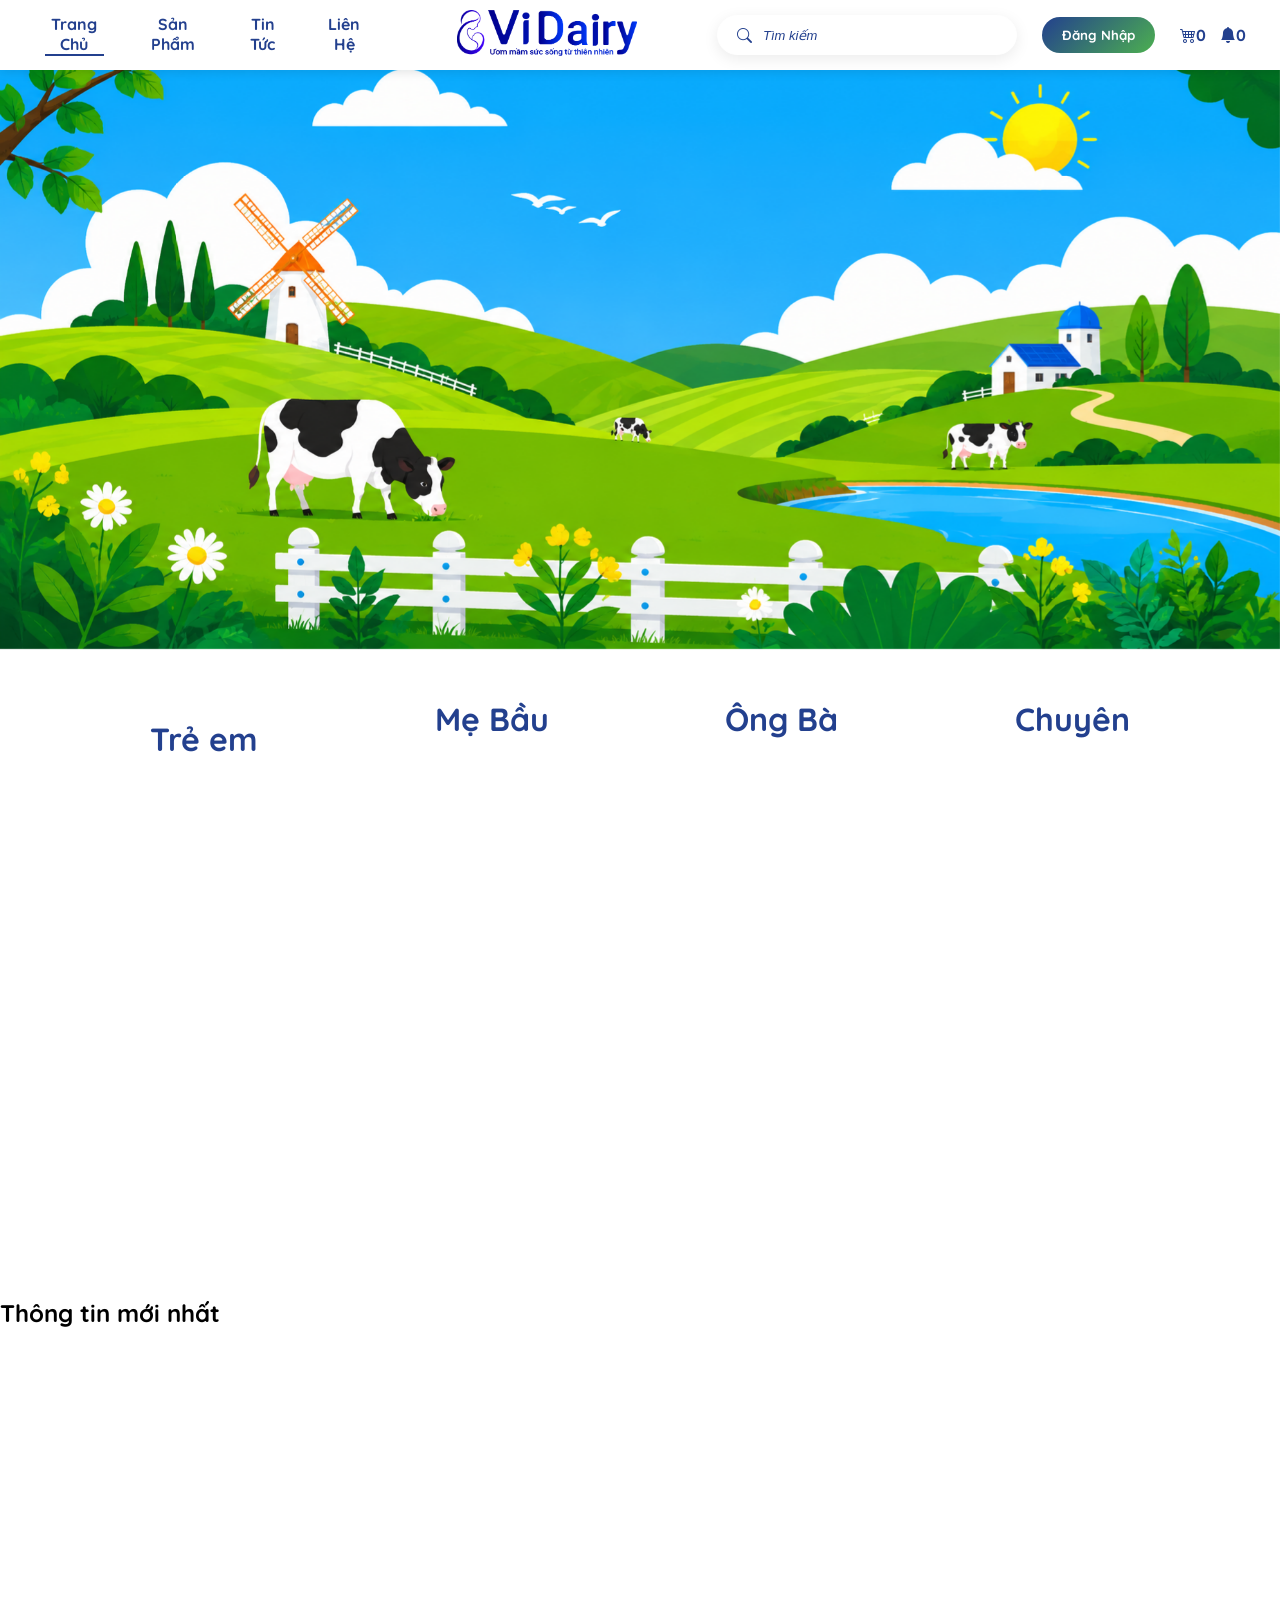
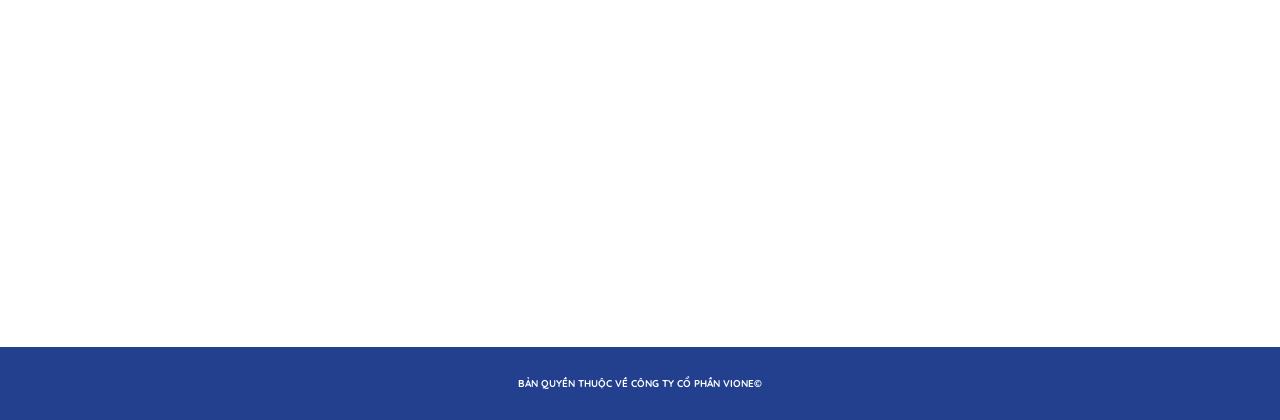
==== html/index.html @ aadf7bed "first upload" ====
<!doctype html>
<html lang="en">
  <head>
    <meta charset="UTF-8" />
    <meta name="viewport" content="width=device-width, initial-scale=1.0" />
    <title>VIDAIRY</title>
    <link
      rel="shortcut icon"
      href="../assets/favicon/favicon-32x32.png"
      type="image/x-icon"
    />
    <link href="https://unpkg.com/aos@2.3.1/dist/aos.css" rel="stylesheet" />
    <link
      rel="stylesheet"
      href="https://cdn.jsdelivr.net/npm/bootstrap-icons@1.13.1/font/bootstrap-icons.min.css"
    />
    <link rel="stylesheet" href="/css/reset.css" />
    <link rel="stylesheet" href="../css/style.css" />
  </head>
  <body>
    <div class="wapper">
      <div class="header_menu" data-aos="fade-down">
        <div class="menu">
          <ul>
            <li class="active">
              <a href="">Trang Chủ</a>
            </li>
            <li>
              <a href="#product">Sản Phẩm</a>
            </li>
            <li>
              <a href="">Tin Tức</a>
            </li>
            <li>
              <a href="">Liên Hệ</a>
            </li>
          </ul>
        </div>
        <div class="logo">
          <img src="../assets/img/logo.png" alt="" width="180" />
        </div>

        <div class="login">
          <div class="search">
            <i class="bi bi-search"></i>
            <input type="text" placeholder="Tìm kiếm" />
          </div>

          <button type="button" id="loginbtn" class="SignIn" onclick="logIn1()">
            Đăng Nhập
          </button>
          <label for="" class="cart">
            <i class="bi bi-cart4"></i>
            <span id="cartcount">0</span>
          </label>
          <label for="" class="nofication">
            <i class="bi bi-bell-fill"></i>
            <span id="cartcount">0</span>
          </label>
        </div>
      </div>
      <div class="body">
        <div class="baner" data-aos="zoom-in-up">
          <img
            src="../assets/img/8ddd09a6-0be0-42ad-a998-282dd3f31a56.png"
            alt=""
          />
        </div>
        <div class="product">
          <div class="blod">
            <img src="" alt="" />
            <h2>Trẻ em</h2>
          </div>
          <div class="blod">
            <h2>Mẹ Bầu</h2>
          </div>
          <div class="blod">
            <h2>Ông Bà</h2>
          </div>
          <div class="blod">
            <h2>Chuyên</h2>
          </div>
        </div>
        <div class="new">
          <h2>Thông tin mới nhất</h2>
        </div>
      </div>
      <div class="footer">BẢN QUYỀN THUỘC VỀ CÔNG TY CỔ PHẦN VIONE©</div>
    </div>

    <script src="https://unpkg.com/aos@2.3.1/dist/aos.js"></script>
    <script>
      AOS.init();
    </script>
  </body>
  <!-- <script src="../JS/login.js"></script>
  <script src="../JS/product.js"></script> -->
</html>
---- css/style.css ----
/* Menu */
.header_menu {
  width: 100%;
  height: 50px;
  padding: 35px;
  display: flex;
  text-align: center;
  justify-content: space-between;
  align-items: center;
  position: fixed;
  top: 0;
  background-color: #ffffff;
  z-index: 1000;
  box-shadow: 0 2px 10px rgba(0, 0, 0, 0.1);
}
.menu {
  flex: 1;
  display: flex;
  align-items: center;
  text-align: center;
  margin: 0;
  padding: 0;
}
.menu ul {
  display: flex;
  gap: 20px;
  padding: 0;
  margin: 0;
}
ul li {
  list-style: none;
  margin: 5px 10px;
  transition: 0.3s ease;
}
ul li a {
  text-decoration: none;
  font-family: "Quicksand", sans-serif;
  font-size: 16px;
  color: #23408e;
  font-weight: 400;
}
ul li:hover {
  border-bottom: 2px solid #23408e;
  transform: translateY(-5px);
}
li.active {
  border-bottom: 2px solid #23408e;
}
.logo {
  flex: 1;
  width: 20px;
}
/* Phần login */
.login {
  display: flex;
  justify-content: center;
  gap: 15px;
  align-items: center;
}
.search {
  position: relative;
  width: 300px;
}
.search input {
  width: 100%;
  height: 40px;
  border-radius: 20px;
  background-color: white;
  border: 1px solid white;
  box-shadow:
    0 4px 15px rgba(0, 0, 0, 0.08),
    inset 0 1px 2px rgba(255, 255, 255, 0.8);
  padding-left: 45px;
}
input::placeholder {
  color: #23408e;
  font-family: "Nunito", sans-serif;
  font-size: 13px;
  font-style: italic;
}
.search input:focus {
  outline: none;
}
.search i {
  position: absolute;
  left: 20px;
  top: 50%;
  transform: translateY(-50%);
  font-size: 15px;
  color: #23408e;
}

.SignIn {
  margin: 0 10px;
  padding: 10px 20px;
  border-radius: 30px;
  font-family: "Quicksand", sans-serif;
  border: none;
  background: linear-gradient(135deg, #23408e, #4caf50);
  color: white;
  cursor: pointer;
}
.cart {
  display: flex;
  justify-content: center;
  align-items: center;
  cursor: pointer;
  width: 25px;
  color: #23408e;
  font-weight: 700;
}
.nofication {
  display: flex;
  justify-content: center;
  align-items: center;
  cursor: pointer;
  width: 25px;
  color: #23408e;
  font-weight: 700;
}
/* Phần body */
.body {
  display: grid;
  grid-template-rows: repeat(3, 1fr);
}
/* Banner */
.baner {
  margin: 0;
  padding: 0;
  width: 100%;
  /* height: 100vh; */
}
.baner img {
  display: block;
  margin-top: 60px;
  width: 100%;
  height: auto;
}
/* Product */
.product {
  display: flex;
  justify-content: space-between;
  padding: 0 150px;
  margin-top: 50px;
}

.blod h2 {
  font-size: 32px;
  color: #23408e;
  font-weight: 700;
}
/* Footer */
.footer {
  background-color: #23408e;
  display: flex;
  color: white;
  justify-content: center;
  align-items: center;
  font-size: 10px;
  padding: 30px 0;
}
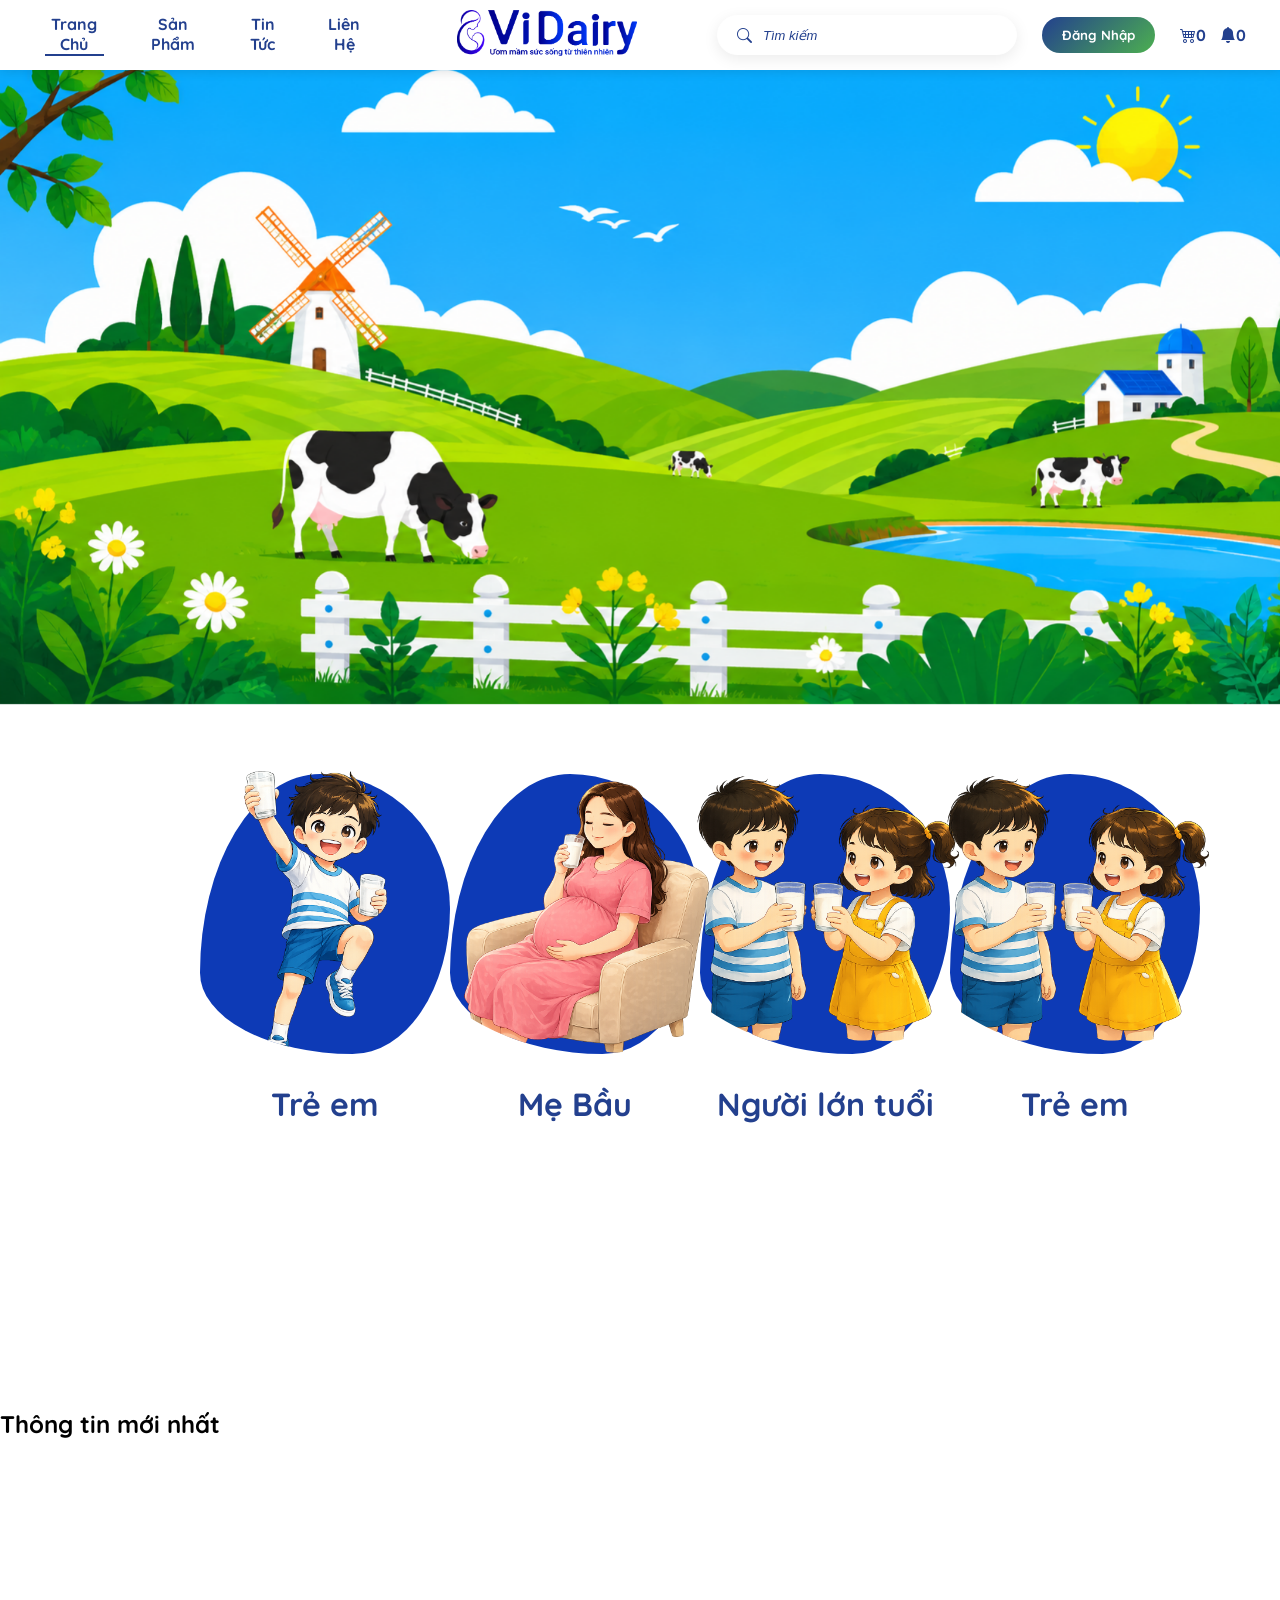
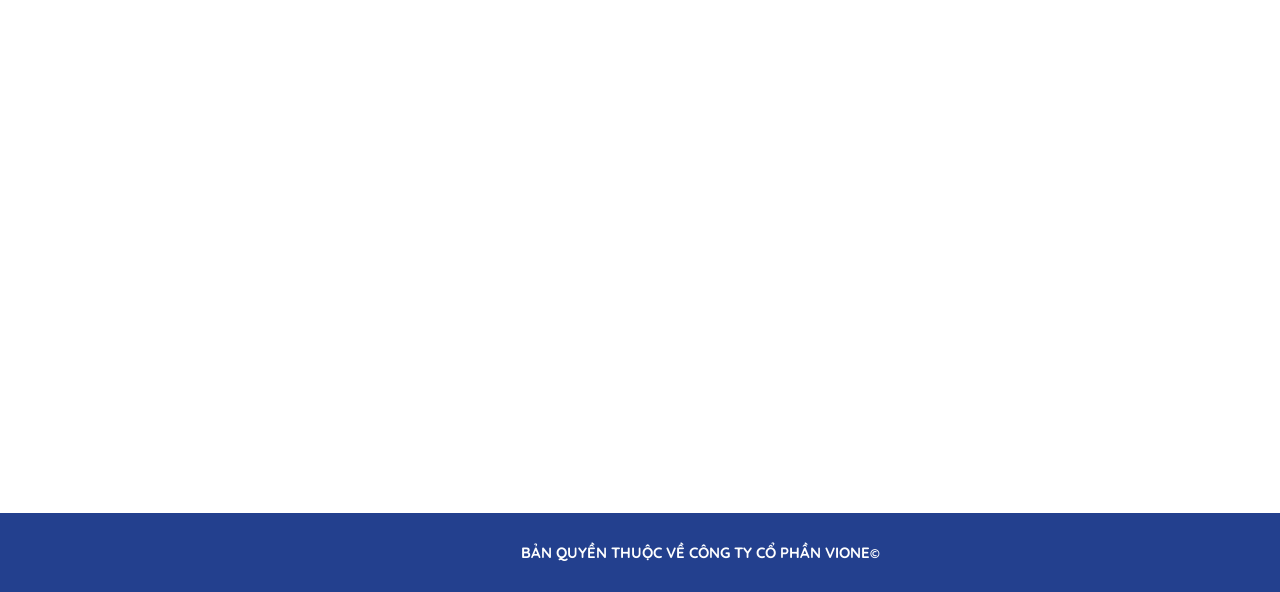
==== commit 39d098a3: "upadate" ====
--- a/html/index.html
+++ b/html/index.html
@@ -67,25 +67,50 @@
           />
         </div>
         <div class="product">
-          <div class="blod">
-            <img src="" alt="" />
+          <div class="cart-item">
+            <div class="blod">
+              <img
+                src="../assets/img/68adfe11-500f-4767-bf21-1aa51c1a5f90.png"
+                alt=""
+              />
+            </div>
             <h2>Trẻ em</h2>
           </div>
-          <div class="blod">
+          <div class="cart-item">
+            <div class="blod">
+              <img
+                src="../assets/img/bef416f5-0222-4733-9250-546470588de7.png"
+                alt=""
+              />
+            </div>
             <h2>Mẹ Bầu</h2>
           </div>
-          <div class="blod">
-            <h2>Ông Bà</h2>
+          <div class="cart-item">
+            <div class="blod">
+              <img
+                src="../assets/img/b059808c-a87b-4049-b004-66f232f55f7f.png"
+                alt=""
+              />
+            </div>
+            <h2>Người lớn tuổi</h2>
           </div>
-          <div class="blod">
-            <h2>Chuyên</h2>
+          <div class="cart-item">
+            <div class="blod">
+              <img
+                src="../assets/img/b059808c-a87b-4049-b004-66f232f55f7f.png"
+                alt=""
+              />
+            </div>
+            <h2>Trẻ em</h2>
           </div>
         </div>
         <div class="new">
           <h2>Thông tin mới nhất</h2>
         </div>
       </div>
-      <div class="footer">BẢN QUYỀN THUỘC VỀ CÔNG TY CỔ PHẦN VIONE©</div>
+      <div class="footer">
+        BẢN QUYỀN THUỘC VỀ CÔNG TY CỔ PHẦN VIONE<sub>&copy</sub>
+      </div>
     </div>
 
     <script src="https://unpkg.com/aos@2.3.1/dist/aos.js"></script>
--- a/css/style.css
+++ b/css/style.css
@@ -140,11 +140,42 @@
 .product {
   display: flex;
   justify-content: space-between;
-  padding: 0 150px;
-  margin-top: 50px;
+  align-items: center;
+  margin-top: 30px;
+  padding: 200px;
+  width: 100%;
+  height: 200px;
 }
-
-.blod h2 {
+.cart-item {
+  display: inline-flex;
+  flex-direction: column;
+  text-align: center;
+  padding: 0;
+}
+.blod {
+  position: relative;
+  text-align: center;
+  background-color: #0d3ab6;
+  border-radius: 48% 52% 39% 61% / 71% 48% 52% 29%;
+  padding: 0;
+  margin: 30px 0;
+  width: 350px;
+  display: flex;
+  justify-content: center;
+  align-items: center;
+  flex-direction: column;
+  width: 250px;
+  height: 280px;
+}
+.blod img {
+  width: 450px;
+  height: auto;
+  object-fit: contain;
+  position: absolute;
+  bottom: 0;
+  clip-path: inset(-50% 0% 0% 0% round 0 0 120px 250px);
+}
+.cart-item h2 {
   font-size: 32px;
   color: #23408e;
   font-weight: 700;
@@ -156,6 +187,6 @@
   color: white;
   justify-content: center;
   align-items: center;
-  font-size: 10px;
+  font-size: 15px;
   padding: 30px 0;
 }
